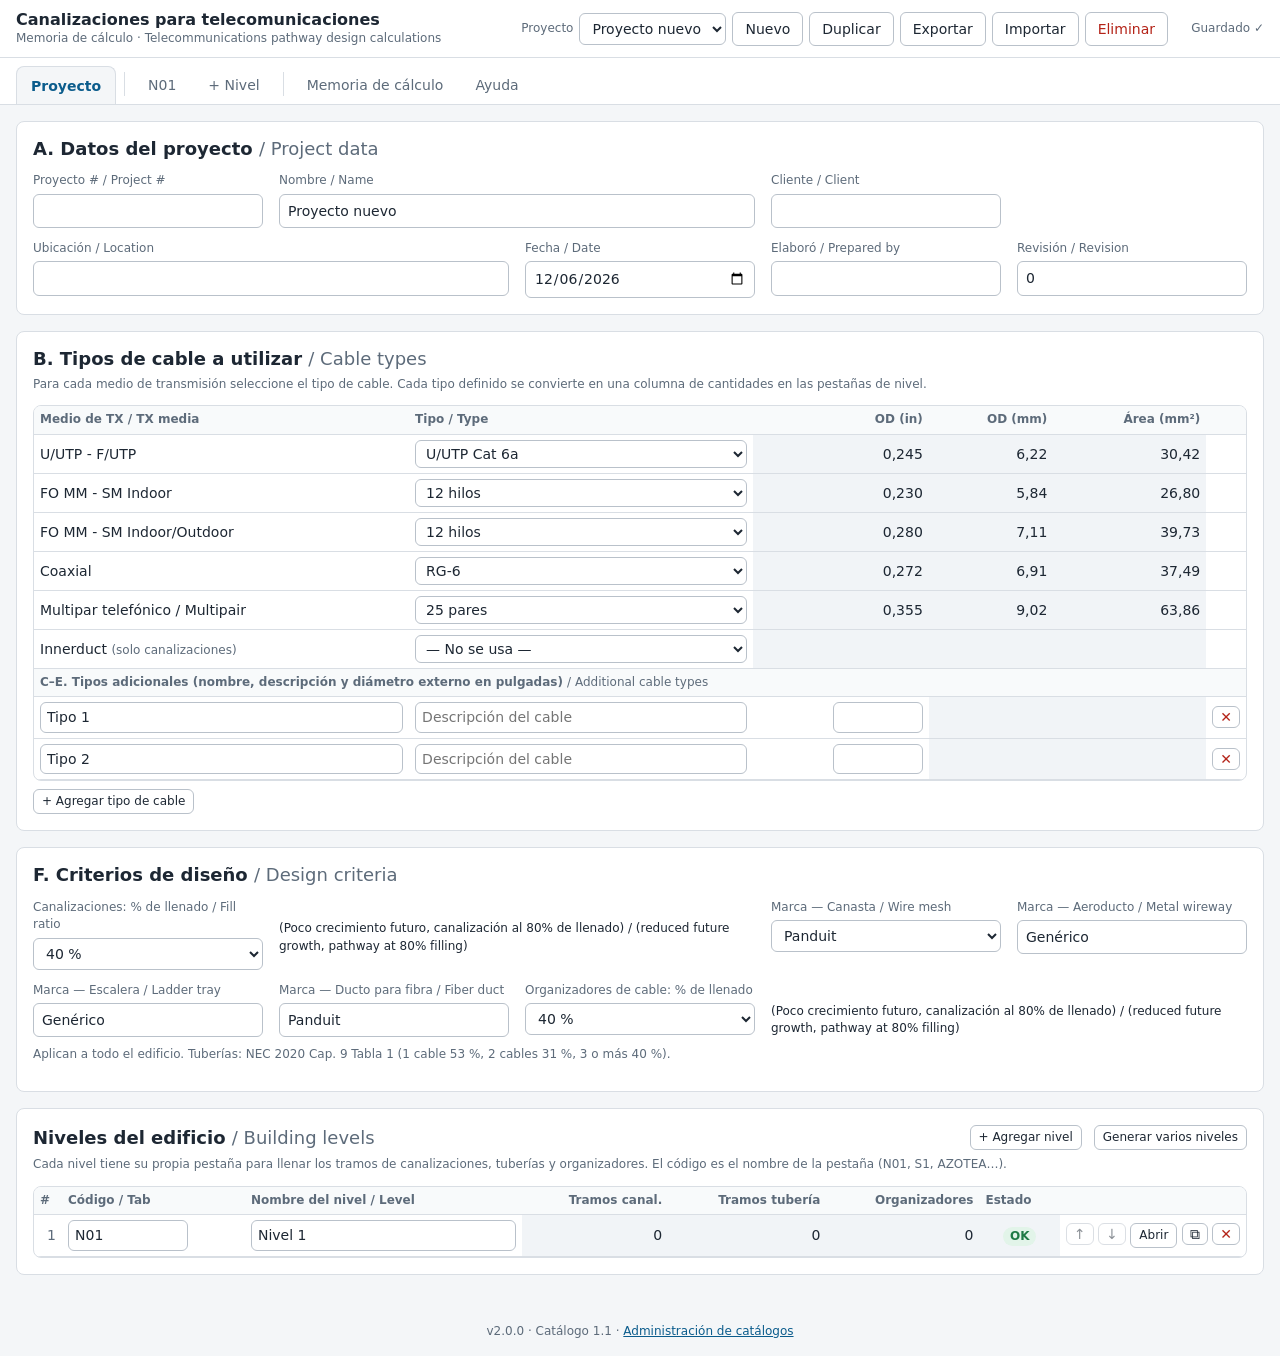
==== index.html @ 2bce7692 "Herramienta HTML de cálculo de canalizaciones para telecomunicaciones Basada en "Calculo canalizacio" ====
<!doctype html>
<html lang="es">
<head>
  <meta charset="utf-8">
  <meta name="viewport" content="width=device-width, initial-scale=1">
  <title>Canalizaciones Telecom</title>
  <meta name="description" content="Memoria de cálculo de canalizaciones para telecomunicaciones (canastas, escalerillas, aeroductos, ductos de fibra, tuberías y organizadores).">
  <link rel="stylesheet" href="css/styles.css">
</head>
<body>
  <header class="topbar" id="topbar">
    <div class="brand">
      <h1>Canalizaciones para telecomunicaciones</h1>
      <span>Memoria de cálculo · Telecommunications pathway design calculations</span>
    </div>
    <div class="spacer"></div>
    <div class="toolbar">
      <label class="field" style="flex-direction:row;align-items:center;gap:6px">
        <span>Proyecto</span>
        <select id="projectSelect" aria-label="Proyecto abierto"></select>
      </label>
      <button class="btn" id="btnNew" type="button">Nuevo</button>
      <button class="btn" id="btnDup" type="button">Duplicar</button>
      <button class="btn" id="btnExport" type="button" title="Descargar el proyecto como archivo .json">Exportar</button>
      <button class="btn" id="btnImport" type="button" title="Abrir un proyecto .json">Importar</button>
      <button class="btn danger" id="btnDelete" type="button">Eliminar</button>
      <input type="file" id="importFile" accept=".json,application/json" hidden>
    </div>
    <div class="save-state" id="saveState"></div>
  </header>

  <nav class="tabs" id="tabs" aria-label="Módulos"></nav>

  <main id="view"></main>

  <footer>
    <span id="footerInfo"></span> ·
    <a href="admin.html">Administración de catálogos</a>
  </footer>

  <script src="js/config.js"></script>
  <script src="js/catalog-default.js"></script>
  <script src="js/storage.js"></script>
  <script src="js/calc.js"></script>
  <script src="js/ui.js"></script>
  <script src="js/app.js"></script>
</body>
</html>
---- css/styles.css ----
:root {
  --bg: #f4f6f8;
  --surface: #ffffff;
  --surface-2: #f8fafb;
  --border: #d9dee4;
  --border-strong: #b9c1ca;
  --text: #1d2733;
  --muted: #5d6b7a;
  --primary: #0b5c8c;
  --primary-ink: #ffffff;
  --primary-soft: #e3f0f8;
  --ok: #1f7a46;
  --ok-soft: #e2f4e9;
  --warn: #9a5b00;
  --warn-soft: #fff2d6;
  --err: #b42318;
  --err-soft: #fde7e5;
  --input-bg: #ffffff;
  --calc-bg: #f1f4f7;
  --radius: 8px;
  --font: "Segoe UI", system-ui, -apple-system, Roboto, Arial, sans-serif;
}
@media (prefers-color-scheme: dark) {
  :root:not([data-theme="light"]) {
    --bg: #12171d; --surface: #1a2129; --surface-2: #202832; --border: #313b47; --border-strong: #46525f;
    --text: #e4e9ee; --muted: #9aa7b4; --primary: #4aa3d8; --primary-ink: #0d1318; --primary-soft: #183447;
    --ok: #5cc98a; --ok-soft: #173426; --warn: #f0b44c; --warn-soft: #3a2d12; --err: #f2766b; --err-soft: #3d1b18;
    --input-bg: #11161c; --calc-bg: #222b35;
  }
}
:root[data-theme="dark"] {
  --bg: #12171d; --surface: #1a2129; --surface-2: #202832; --border: #313b47; --border-strong: #46525f;
  --text: #e4e9ee; --muted: #9aa7b4; --primary: #4aa3d8; --primary-ink: #0d1318; --primary-soft: #183447;
  --ok: #5cc98a; --ok-soft: #173426; --warn: #f0b44c; --warn-soft: #3a2d12; --err: #f2766b; --err-soft: #3d1b18;
  --input-bg: #11161c; --calc-bg: #222b35;
}

* { box-sizing: border-box; }
html, body { margin: 0; }
body { background: var(--bg); color: var(--text); font: 14px/1.45 var(--font); }
h1, h2, h3, h4 { margin: 0; line-height: 1.25; }
h2 { font-size: 18px; }
h3 { font-size: 15px; }
a { color: var(--primary); }
.muted { color: var(--muted); }
.small { font-size: 12px; }
.en { color: var(--muted); font-weight: 400; }
.hidden { display: none !important; }

/* ---------- Encabezado ---------- */
.topbar {
  position: sticky; top: 0; z-index: 20; background: var(--surface); border-bottom: 1px solid var(--border);
  display: flex; flex-wrap: wrap; align-items: center; gap: 10px 16px; padding: 10px 16px;
}
.brand { display: flex; flex-direction: column; min-width: 0; }
.brand h1 { font-size: 16px; }
.brand span { font-size: 12px; color: var(--muted); }
.topbar .spacer { flex: 1; }
.toolbar { display: flex; flex-wrap: wrap; gap: 6px; align-items: center; }
.save-state { font-size: 12px; color: var(--muted); min-width: 80px; text-align: right; }

/* ---------- Pestañas ---------- */
.tabs {
  display: flex; gap: 2px; overflow-x: auto; padding: 8px 16px 0; background: var(--surface);
  border-bottom: 1px solid var(--border); position: sticky; top: var(--topbar-h, 56px); z-index: 15;
  scrollbar-width: thin;
}
.tab {
  border: 1px solid transparent; border-bottom: none; background: none; color: var(--muted);
  padding: 8px 14px; border-radius: 8px 8px 0 0; cursor: pointer; font: inherit; white-space: nowrap;
  display: inline-flex; align-items: center; gap: 6px;
}
.tab:hover { color: var(--text); background: var(--surface-2); }
.tab.active { color: var(--primary); background: var(--bg); border-color: var(--border); font-weight: 600; margin-bottom: -1px; }
.tab.level { font-variant-numeric: tabular-nums; }
.tab .dot { width: 7px; height: 7px; border-radius: 50%; background: var(--err); }
.tab .dot.warn { background: var(--warn); }
.tab-sep { width: 1px; background: var(--border); margin: 6px 6px 8px; flex: none; }

main { padding: 16px; max-width: 1600px; margin: 0 auto; }

/* ---------- Tarjetas y formularios ---------- */
.card { background: var(--surface); border: 1px solid var(--border); border-radius: var(--radius); padding: 16px; margin-bottom: 16px; }
.card-head { display: flex; flex-wrap: wrap; align-items: center; gap: 8px 12px; margin-bottom: 12px; }
.card-head h2, .card-head h3 { margin-right: auto; }
.grid { display: grid; gap: 12px 16px; grid-template-columns: repeat(auto-fill, minmax(220px, 1fr)); }
.field { display: flex; flex-direction: column; gap: 4px; }
.field > span { font-size: 12px; color: var(--muted); }
input, select, textarea {
  font: inherit; color: var(--text); background: var(--input-bg); border: 1px solid var(--border-strong);
  border-radius: 6px; padding: 6px 8px; min-width: 0;
}
input:focus, select:focus, textarea:focus { outline: 2px solid var(--primary); outline-offset: -1px; border-color: var(--primary); }
input[type="number"] { font-variant-numeric: tabular-nums; }
input[type="checkbox"] { width: 16px; height: 16px; }
.btn {
  font: inherit; border: 1px solid var(--border-strong); background: var(--surface); color: var(--text);
  border-radius: 6px; padding: 6px 12px; cursor: pointer; white-space: nowrap;
}
.btn:hover { background: var(--surface-2); }
.btn.primary { background: var(--primary); color: var(--primary-ink); border-color: var(--primary); }
.btn.primary:hover { filter: brightness(1.08); }
.btn.danger { color: var(--err); }
.btn.sm { padding: 3px 8px; font-size: 12px; }
.btn.icon { padding: 3px 7px; line-height: 1; }
.btn:disabled { opacity: .5; cursor: not-allowed; }

/* ---------- Tablas ---------- */
.table-wrap { overflow-x: auto; border: 1px solid var(--border); border-radius: var(--radius); }
table { border-collapse: collapse; width: 100%; }
th, td { border-bottom: 1px solid var(--border); padding: 5px 6px; text-align: left; vertical-align: middle; }
thead th { background: var(--surface-2); font-size: 12px; font-weight: 600; color: var(--muted); position: sticky; top: 0; }
th.cable-col { min-width: 74px; text-align: center; }
th.cable-col small { display: block; font-weight: 400; }
tbody tr:hover { background: var(--surface-2); }
td.num, th.num { text-align: right; font-variant-numeric: tabular-nums; }
td.calc { background: var(--calc-bg); }
td.center { text-align: center; }
td input, td select { width: 100%; padding: 4px 6px; }
td select { min-width: 140px; }
td input[type="text"], td input:not([type]) { min-width: 120px; }
td input.qty { width: 64px; text-align: right; }
td input.len { width: 72px; text-align: right; }
td input.sec { min-width: 120px; }
td select.type { min-width: 150px; }
td select.selpw { min-width: 190px; }
td.rownum { color: var(--muted); width: 28px; text-align: right; }
td.actions { white-space: nowrap; width: 1%; }
tfoot td { font-weight: 600; background: var(--surface-2); }
.pn { font-family: Consolas, "Courier New", monospace; font-size: 12px; }

.badge { display: inline-block; padding: 1px 7px; border-radius: 10px; font-size: 12px; font-weight: 600; white-space: nowrap; }
.badge.ok { background: var(--ok-soft); color: var(--ok); }
.badge.warn { background: var(--warn-soft); color: var(--warn); }
.badge.err { background: var(--err-soft); color: var(--err); }
.msgs { font-size: 12px; min-width: 180px; }
.msgs div { white-space: normal; }
.msgs .e { color: var(--err); }
.msgs .w { color: var(--warn); }
.msgs .i { color: var(--ok); }

.stats { display: flex; flex-wrap: wrap; gap: 8px; }
.stat { background: var(--surface-2); border: 1px solid var(--border); border-radius: var(--radius); padding: 6px 12px; min-width: 110px; }
.stat b { display: block; font-size: 18px; font-variant-numeric: tabular-nums; }
.stat span { font-size: 12px; color: var(--muted); }
.stat.err b { color: var(--err); }
.stat.warn b { color: var(--warn); }

.note { font-size: 12px; color: var(--muted); margin-top: 8px; }
.note p { margin: 4px 0; }
.callout { border-left: 3px solid var(--primary); background: var(--primary-soft); padding: 8px 12px; border-radius: 4px; font-size: 13px; }
.callout.warn { border-color: var(--warn); background: var(--warn-soft); }
.row-inline { display: flex; flex-wrap: wrap; gap: 8px; align-items: end; }

/* ---------- Memoria de cálculo ---------- */
.report h2 { margin: 18px 0 8px; font-size: 16px; color: var(--primary); }
.report h2:first-child { margin-top: 0; }
.report table { font-size: 13px; }
.report .title { text-align: center; margin-bottom: 12px; }
.report .title h1 { font-size: 18px; }
.kv { display: grid; grid-template-columns: max-content 1fr; gap: 4px 16px; }
.kv dt { color: var(--muted); }
.kv dd { margin: 0; }

/* ---------- Modal ---------- */
.modal-back { position: fixed; inset: 0; background: rgba(0,0,0,.4); display: flex; align-items: center; justify-content: center; z-index: 50; padding: 16px; }
.modal { background: var(--surface); border-radius: var(--radius); padding: 18px; width: 100%; max-width: 460px; box-shadow: 0 10px 40px rgba(0,0,0,.25); }
.modal h3 { margin-bottom: 12px; }
.modal .actions { display: flex; justify-content: flex-end; gap: 8px; margin-top: 16px; }

.toast { position: fixed; bottom: 16px; left: 50%; transform: translateX(-50%); background: var(--text); color: var(--bg); padding: 8px 16px; border-radius: 6px; z-index: 60; font-size: 13px; }

footer { text-align: center; color: var(--muted); font-size: 12px; padding: 16px; }

@media (max-width: 900px) {
  .topbar { position: static; }
  .tabs { top: 0; }
}
@media (max-width: 700px) {
  main { padding: 10px; }
  .topbar { padding: 8px 10px; }
  .tabs { padding: 6px 10px 0; }
  .save-state { text-align: left; }
}

@media print {
  :root { --bg: #fff; --surface: #fff; --surface-2: #f3f3f3; --calc-bg: #fff; --text: #000; }
  .topbar, .tabs, footer, .no-print, .btn { display: none !important; }
  main { padding: 0; max-width: none; }
  .card { border: none; padding: 0; margin-bottom: 10px; }
  .table-wrap { overflow: visible; border: none; }
  table { font-size: 10px; }
  th, td { border: 1px solid #999; padding: 2px 4px; }
  thead th { position: static; }
  input, select { border: none; padding: 0; background: none; appearance: none; -webkit-appearance: none; }
  .report h2 { break-after: avoid; }
  tr { break-inside: avoid; }
  @page { size: landscape; margin: 12mm; }
}
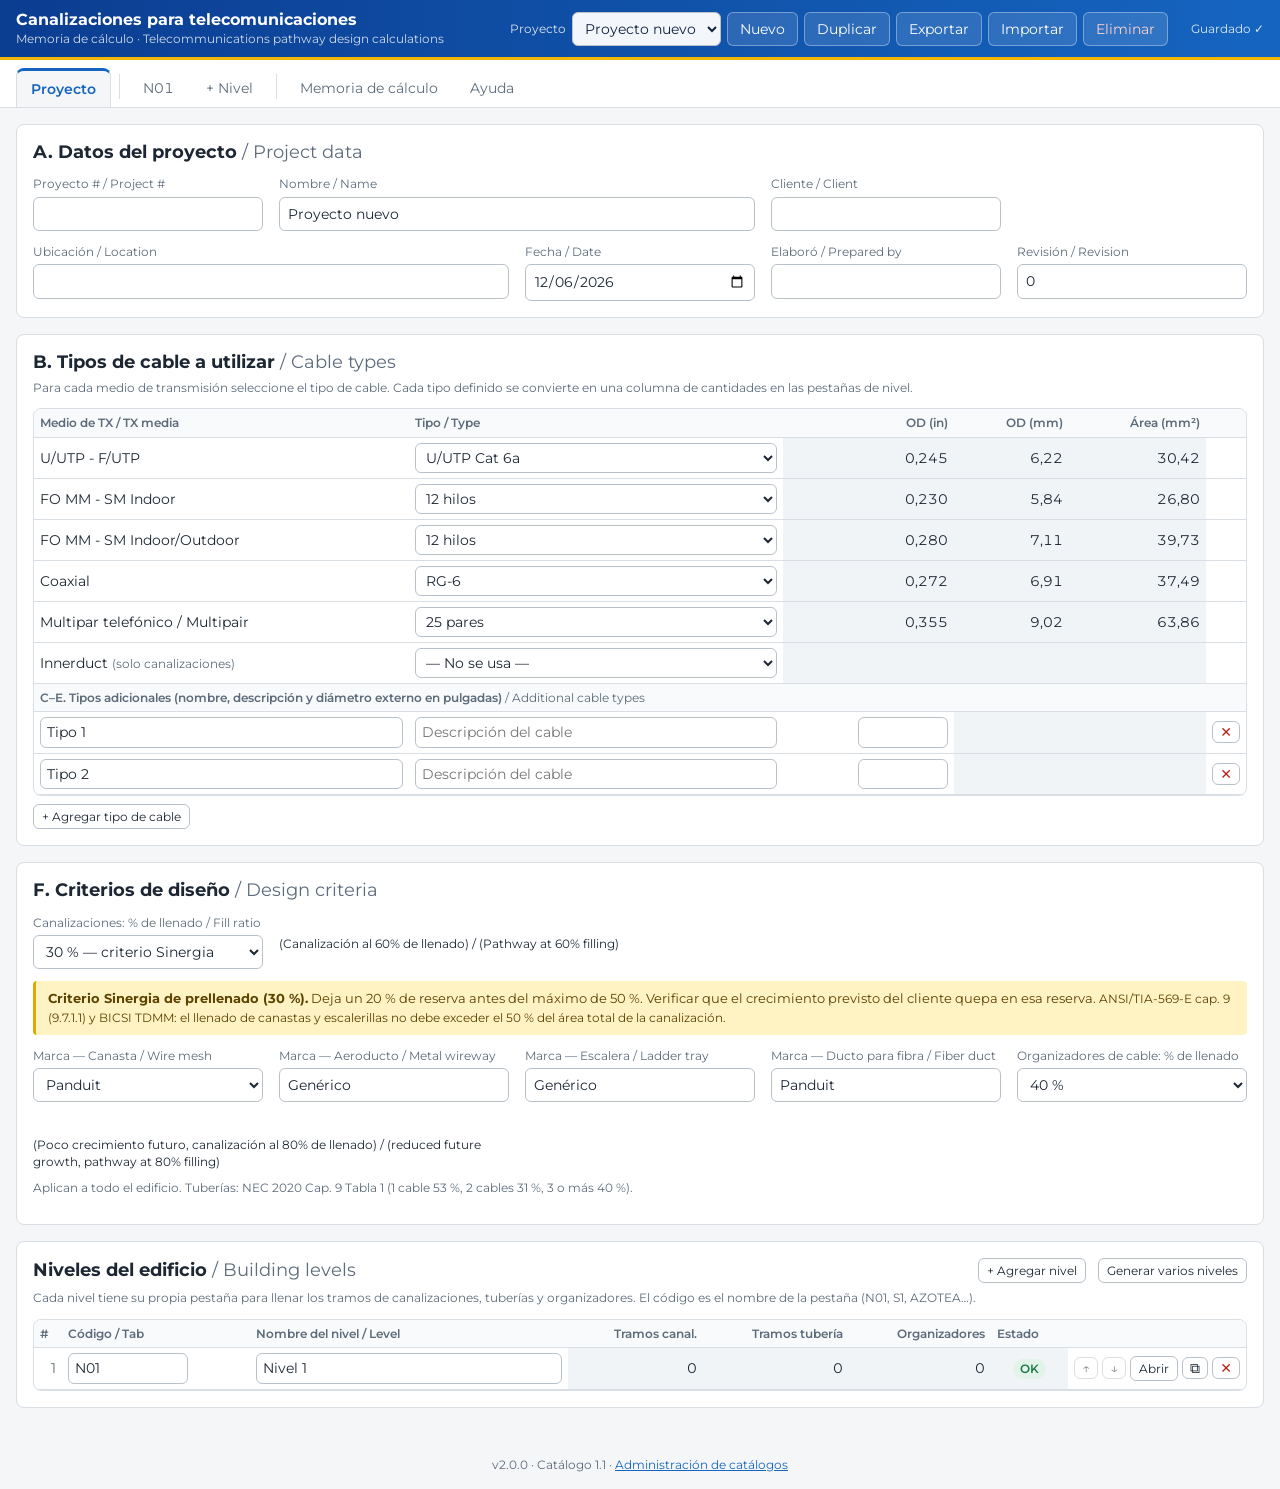
==== commit d45b419c: "Secciones N01-A/B/C, llenado según TIA-569-E y tema azul Sinergia - Secciones de cada nivel nombrada" ====
--- a/index.html
+++ b/index.html
@@ -5,6 +5,9 @@
   <meta name="viewport" content="width=device-width, initial-scale=1">
   <title>Canalizaciones Telecom</title>
   <meta name="description" content="Memoria de cálculo de canalizaciones para telecomunicaciones (canastas, escalerillas, aeroductos, ductos de fibra, tuberías y organizadores).">
+  <link rel="preconnect" href="https://fonts.googleapis.com">
+  <link rel="preconnect" href="https://fonts.gstatic.com" crossorigin>
+  <link href="https://fonts.googleapis.com/css2?family=Montserrat:wght@400;500;600;700&display=swap" rel="stylesheet">
   <link rel="stylesheet" href="css/styles.css">
 </head>
 <body>
--- a/css/styles.css
+++ b/css/styles.css
@@ -6,9 +6,13 @@
   --border-strong: #b9c1ca;
   --text: #1d2733;
   --muted: #5d6b7a;
-  --primary: #0b5c8c;
+  /* Herramientas eléctricas Sinergia: azul */
+  --brand: #0b3d91;
+  --brand-2: #1565c0;
+  --brand-ink: #ffffff;
+  --primary: #1565c0;
   --primary-ink: #ffffff;
-  --primary-soft: #e3f0f8;
+  --primary-soft: #e3eefb;
   --ok: #1f7a46;
   --ok-soft: #e2f4e9;
   --warn: #9a5b00;
@@ -18,19 +22,19 @@
   --input-bg: #ffffff;
   --calc-bg: #f1f4f7;
   --radius: 8px;
-  --font: "Segoe UI", system-ui, -apple-system, Roboto, Arial, sans-serif;
+  --font: "Montserrat", "Segoe UI", system-ui, -apple-system, Roboto, Arial, sans-serif;
 }
 @media (prefers-color-scheme: dark) {
   :root:not([data-theme="light"]) {
     --bg: #12171d; --surface: #1a2129; --surface-2: #202832; --border: #313b47; --border-strong: #46525f;
-    --text: #e4e9ee; --muted: #9aa7b4; --primary: #4aa3d8; --primary-ink: #0d1318; --primary-soft: #183447;
+    --text: #e4e9ee; --muted: #9aa7b4; --primary: #5aa2f0; --primary-ink: #0d1318; --primary-soft: #16304f; --brand: #0b2e66; --brand-2: #1a56b0;
     --ok: #5cc98a; --ok-soft: #173426; --warn: #f0b44c; --warn-soft: #3a2d12; --err: #f2766b; --err-soft: #3d1b18;
     --input-bg: #11161c; --calc-bg: #222b35;
   }
 }
 :root[data-theme="dark"] {
   --bg: #12171d; --surface: #1a2129; --surface-2: #202832; --border: #313b47; --border-strong: #46525f;
-  --text: #e4e9ee; --muted: #9aa7b4; --primary: #4aa3d8; --primary-ink: #0d1318; --primary-soft: #183447;
+  --text: #e4e9ee; --muted: #9aa7b4; --primary: #5aa2f0; --primary-ink: #0d1318; --primary-soft: #16304f; --brand: #0b2e66; --brand-2: #1a56b0;
   --ok: #5cc98a; --ok-soft: #173426; --warn: #f0b44c; --warn-soft: #3a2d12; --err: #f2766b; --err-soft: #3d1b18;
   --input-bg: #11161c; --calc-bg: #222b35;
 }
@@ -49,15 +53,22 @@
 
 /* ---------- Encabezado ---------- */
 .topbar {
-  position: sticky; top: 0; z-index: 20; background: var(--surface); border-bottom: 1px solid var(--border);
+  position: sticky; top: 0; z-index: 20; background: linear-gradient(90deg, var(--brand), var(--brand-2)); color: var(--brand-ink);
+  border-bottom: 3px solid #f2b705;
   display: flex; flex-wrap: wrap; align-items: center; gap: 10px 16px; padding: 10px 16px;
 }
 .brand { display: flex; flex-direction: column; min-width: 0; }
 .brand h1 { font-size: 16px; }
-.brand span { font-size: 12px; color: var(--muted); }
+.brand span { font-size: 12px; color: rgba(255,255,255,.8); }
+.topbar .btn { background: rgba(255,255,255,.12); border-color: rgba(255,255,255,.35); color: #fff; }
+.topbar .btn:hover { background: rgba(255,255,255,.22); }
+.topbar .btn.danger { color: #ffd2cc; }
+.topbar select { background: rgba(255,255,255,.95); color: #12233f; }
+.topbar .field > span { color: rgba(255,255,255,.85); }
+.topbar a.btn { text-decoration: none; }
 .topbar .spacer { flex: 1; }
 .toolbar { display: flex; flex-wrap: wrap; gap: 6px; align-items: center; }
-.save-state { font-size: 12px; color: var(--muted); min-width: 80px; text-align: right; }
+.save-state { font-size: 12px; color: rgba(255,255,255,.85); min-width: 80px; text-align: right; }
 
 /* ---------- Pestañas ---------- */
 .tabs {
@@ -71,7 +82,7 @@
   display: inline-flex; align-items: center; gap: 6px;
 }
 .tab:hover { color: var(--text); background: var(--surface-2); }
-.tab.active { color: var(--primary); background: var(--bg); border-color: var(--border); font-weight: 600; margin-bottom: -1px; }
+.tab.active { color: var(--primary); background: var(--bg); border-color: var(--border); border-top: 3px solid var(--primary); font-weight: 600; margin-bottom: -1px; }
 .tab.level { font-variant-numeric: tabular-nums; }
 .tab .dot { width: 7px; height: 7px; border-radius: 50%; background: var(--err); }
 .tab .dot.warn { background: var(--warn); }
@@ -149,18 +160,55 @@
 .note { font-size: 12px; color: var(--muted); margin-top: 8px; }
 .note p { margin: 4px 0; }
 .callout { border-left: 3px solid var(--primary); background: var(--primary-soft); padding: 8px 12px; border-radius: 4px; font-size: 13px; }
-.callout.warn { border-color: var(--warn); background: var(--warn-soft); }
+.callout.warn { border-color: #e0a800; background: #fff3c4; color: #5c4300; }
+.callout.err { border-color: var(--err); background: var(--err-soft); }
+.sec-code { display: inline-block; background: var(--primary); color: var(--primary-ink); border-radius: 4px; padding: 1px 8px; margin-right: 6px; font-variant-numeric: tabular-nums; }
 .row-inline { display: flex; flex-wrap: wrap; gap: 8px; align-items: end; }
 
-/* ---------- Memoria de cálculo ---------- */
-.report h2 { margin: 18px 0 8px; font-size: 16px; color: var(--primary); }
-.report h2:first-child { margin-top: 0; }
-.report table { font-size: 13px; }
-.report .title { text-align: center; margin-bottom: 12px; }
-.report .title h1 { font-size: 18px; }
+/* ---------- Memoria de cálculo: formato de entregable Sinergia ----------
+   Hoja carta, márgenes 3,0 cm (lados) y 2,5 cm (arriba/abajo), Montserrat 11 pt,
+   interlínea 1,08, justificado. Cuerpo monocromo; color solo para criticidad. */
+.doc {
+  --doc-ink: #000; --doc-gray: #808080; --doc-green: #385623; --doc-err: #b42318; --doc-warn: #9a5b00;
+  background: #fff; color: var(--doc-ink);
+  width: 100%; max-width: 21.59cm; margin: 0 auto 16px; padding: 2.5cm 3cm;
+  font: 11pt/1.08 "Montserrat", Arial, sans-serif; text-align: justify;
+  box-shadow: 0 2px 12px rgba(0,0,0,.18); border-radius: 2px;
+}
+.doc-head { display: flex; justify-content: space-between; align-items: center; margin: -1.25cm -1.65cm 1cm; }
+.doc-logo { font-weight: 700; font-size: 22pt; color: var(--doc-green); letter-spacing: -.5px; line-height: 1; }
+.doc-logo small { display: block; font-size: 8pt; font-weight: 500; letter-spacing: 0; color: var(--doc-gray); }
+.doc-addr { font-size: 8pt; text-align: right; line-height: 1.3; }
+.doc-title { font-size: 14pt; font-weight: 700; text-align: left; margin: 0 0 4px; }
+.doc-sub { margin: 0 0 18px; color: var(--doc-gray); text-align: left; }
+.doc h2 { font-size: 11pt; font-weight: 700; color: var(--doc-ink); margin: 18px 0 8px; text-align: left; }
+.doc .kv { font-size: 11pt; margin-bottom: 8pt; }
+.doc .kv dt { color: var(--doc-gray); }
+.doc-table { margin: 6pt 0 14pt; }
+.doc-table figcaption { text-align: center; font-size: 10pt; margin-bottom: 4pt; }
+.doc-table figcaption span { font-weight: 600; }
+.doc .table-wrap { border: none; border-radius: 0; }
+.doc table { font-size: 8pt; border-top: 1.5pt solid #000; border-bottom: 1.5pt solid #000; text-align: left; }
+.doc thead th {
+  background: none; color: #000; font-weight: 600; font-size: 8pt; text-transform: none; position: static;
+  border-bottom: 1pt solid #000; vertical-align: bottom;
+}
+.doc th, .doc td { border-left: none; border-right: none; border-top: none; border-bottom: .5pt solid #bfbfbf; padding: 3pt 4pt; }
+.doc tbody tr:hover { background: none; }
+.doc tr.total td { font-weight: 700; border-top: 1pt solid #000; }
+.doc td.num, .doc th.num { text-align: right; }
+.doc td.obs { min-width: 6cm; }
+.doc .pn { font-size: 8pt; }
+.doc .note { color: var(--doc-gray); font-size: 8pt; text-align: left; border: none; padding: 0; box-shadow: none; }
+.crit-err { color: var(--doc-err, var(--err)); font-weight: 600; }
+.crit-warn { color: var(--doc-warn, var(--warn)); font-weight: 600; }
 .kv { display: grid; grid-template-columns: max-content 1fr; gap: 4px 16px; }
 .kv dt { color: var(--muted); }
 .kv dd { margin: 0; }
+@media (max-width: 900px) {
+  .doc { padding: 24px 16px; }
+  .doc-head { margin: 0 0 16px; }
+}
 
 /* ---------- Modal ---------- */
 .modal-back { position: fixed; inset: 0; background: rgba(0,0,0,.4); display: flex; align-items: center; justify-content: center; z-index: 50; padding: 16px; }
@@ -185,15 +233,33 @@
 
 @media print {
   :root { --bg: #fff; --surface: #fff; --surface-2: #f3f3f3; --calc-bg: #fff; --text: #000; }
+  body { background: #fff; }
   .topbar, .tabs, footer, .no-print, .btn { display: none !important; }
   main { padding: 0; max-width: none; }
   .card { border: none; padding: 0; margin-bottom: 10px; }
   .table-wrap { overflow: visible; border: none; }
-  table { font-size: 10px; }
+  table { font-size: 8pt; }
   th, td { border: 1px solid #999; padding: 2px 4px; }
   thead th { position: static; }
   input, select { border: none; padding: 0; background: none; appearance: none; -webkit-appearance: none; }
-  .report h2 { break-after: avoid; }
   tr { break-inside: avoid; }
-  @page { size: landscape; margin: 12mm; }
-}
+  /* Pestañas de nivel: carta apaisada */
+  @page { size: letter landscape; margin: 12mm; }
+
+  /* Memoria: hoja carta vertical con membrete en las cajas de margen (formato Sinergia) */
+  .doc { page: memoria; box-shadow: none; max-width: none; padding: 0; margin: 0; }
+  .doc-head { display: none; }
+  .doc th, .doc td { border-left: none; border-right: none; border-top: none; }
+  .doc h2, .doc-table figcaption { break-after: avoid; }
+  .doc-table { break-inside: avoid; }
+  .doc h2 + .doc-table, .doc h2 + .kv { break-before: avoid; }
+}
+@page memoria {
+  size: letter portrait;
+  margin: 2.5cm 3cm;
+  @top-left { content: "sinergia"; font: 700 16pt "Montserrat", Arial, sans-serif; color: #385623; vertical-align: bottom; padding-bottom: 8mm; }
+  @top-right { content: "Sinergia Consultoría Mecánica y Eléctrica S.A \A Oficentro Plaza Roble, Edificio Pórtico, Escazú"; white-space: pre; font: 8pt "Montserrat", Arial, sans-serif; text-align: right; vertical-align: bottom; padding-bottom: 8mm; }
+  @bottom-left { content: "Memoria canalizaciones telecom"; font: 8pt "Montserrat", Arial, sans-serif; color: #808080; width: 31%; white-space: nowrap; }
+  @bottom-center { content: "www.sinergia.co.cr \A info@sinergia.co.cr"; white-space: pre; font: 8pt "Montserrat", Arial, sans-serif; color: #385623; width: 38%; }
+  @bottom-right { content: "Página " counter(page); font: 8pt "Montserrat", Arial, sans-serif; color: #808080; width: 31%; text-align: right; }
+}
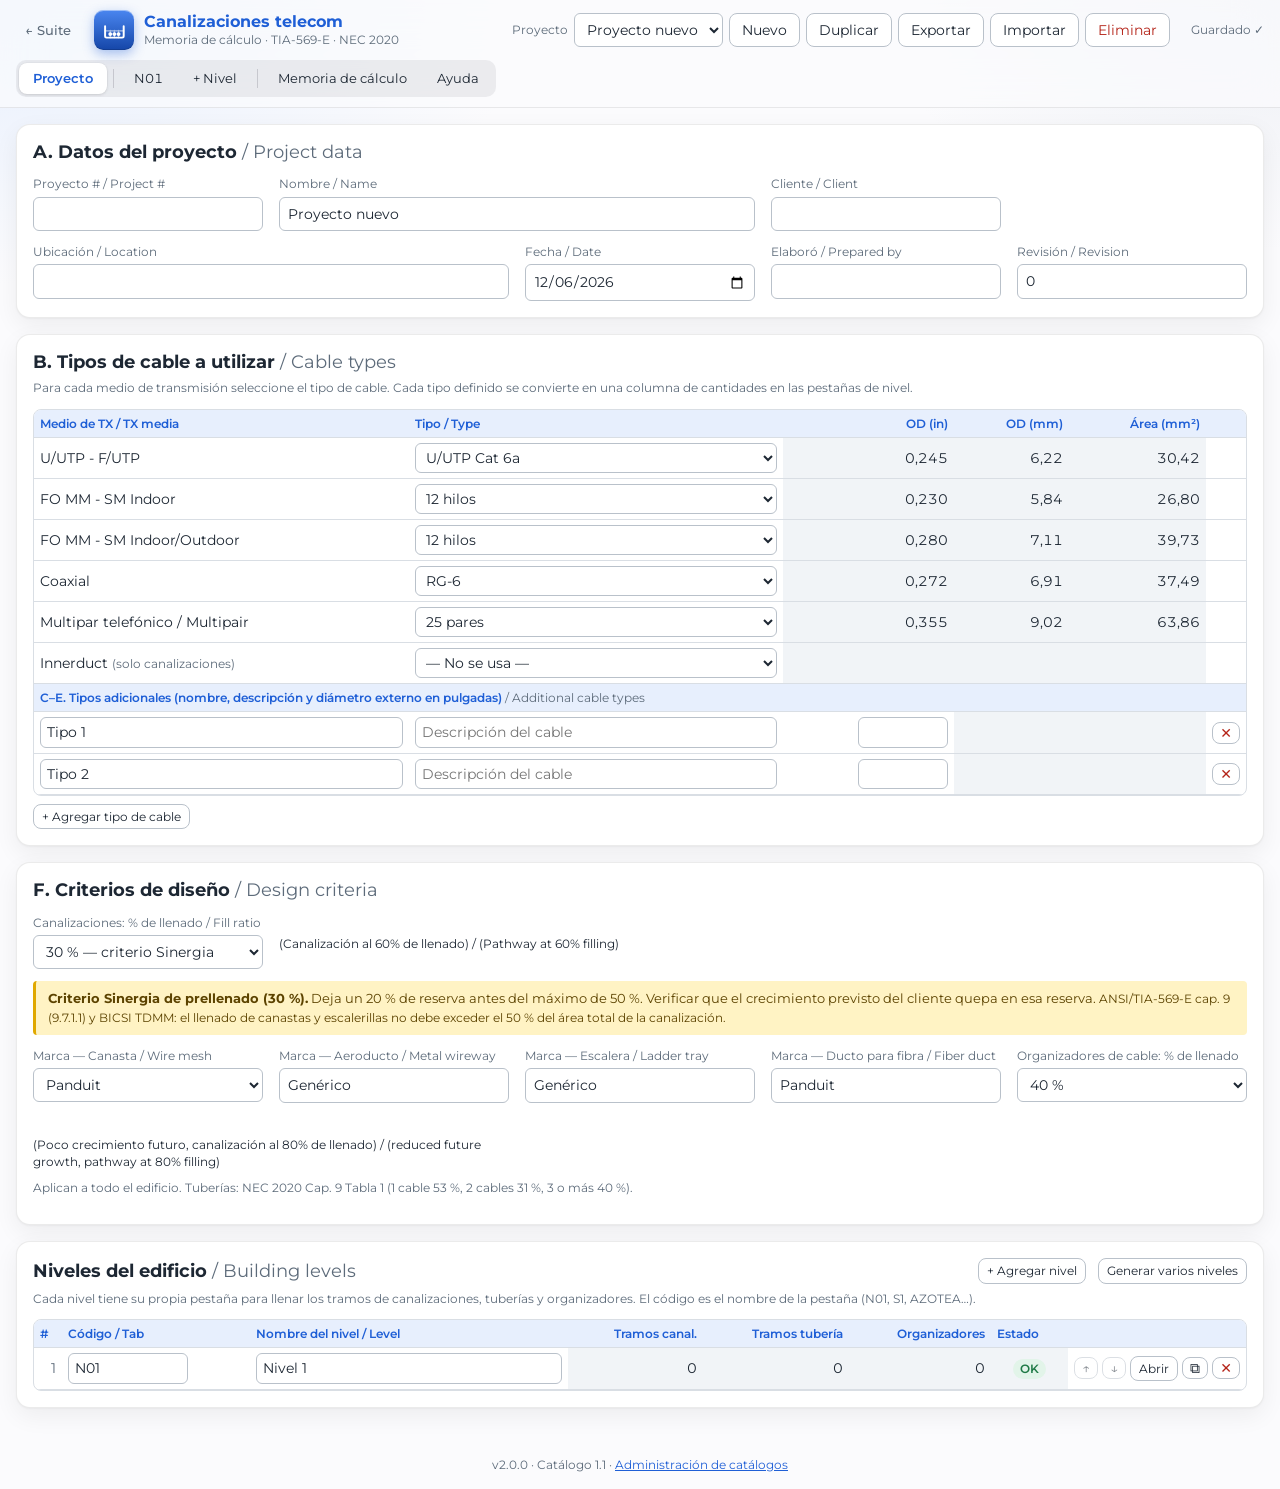
==== commit f47511c5: "Sistema visual Sinergia Suite: barra de vidrio, tesela, secciones y color por app Co-Authored-By: Cl" ====
--- a/index.html
+++ b/index.html
@@ -8,35 +8,55 @@
   <link rel="preconnect" href="https://fonts.googleapis.com">
   <link rel="preconnect" href="https://fonts.gstatic.com" crossorigin>
   <link href="https://fonts.googleapis.com/css2?family=Montserrat:wght@400;500;600;700&display=swap" rel="stylesheet">
+  <!-- Capas del Suite, en orden: 1 sistema · 2 quién soy · 3 de qué estoy hecho · 4 cómo me organizo -->
   <link rel="stylesheet" href="css/styles.css">
+  <link rel="stylesheet" href="css/suite-color.css">
+  <link rel="stylesheet" href="css/suite-mac.css">
+  <link rel="stylesheet" href="css/suite-app.css">
 </head>
-<body>
-  <header class="topbar" id="topbar">
-    <div class="brand">
-      <h1>Canalizaciones para telecomunicaciones</h1>
-      <span>Memoria de cálculo · Telecommunications pathway design calculations</span>
+<body data-app="canalizaciones">
+  <header class="barra vidrio" id="topbar">
+    <div class="barra-in">
+      <a class="volver-suite" id="volverSuite" href="#">← Suite</a>
+      <div class="app-id">
+        <span class="tesela" aria-hidden="true">
+          <!-- glifo: canasta portacables con cables -->
+          <svg viewBox="0 0 24 24" fill="none" stroke="currentColor" stroke-width="1.9" stroke-linecap="round" stroke-linejoin="round">
+            <path d="M3 8v9.5A1.5 1.5 0 0 0 4.5 19h15a1.5 1.5 0 0 0 1.5-1.5V8"/>
+            <path d="M8 12v7M12 12v7M16 12v7M3 12.5h18" stroke-width="1.2" opacity=".6"/>
+            <circle cx="8" cy="15.6" r="1.9" fill="currentColor" stroke="none"/>
+            <circle cx="12" cy="15.6" r="1.9" fill="currentColor" stroke="none"/>
+            <circle cx="16" cy="15.6" r="1.9" fill="currentColor" stroke="none"/>
+          </svg>
+        </span>
+        <div>
+          <h1 class="app-nombre">Canalizaciones telecom</h1>
+          <div class="app-sub">Memoria de cálculo · TIA-569-E · NEC 2020</div>
+        </div>
+      </div>
+      <div class="spacer"></div>
+      <div class="toolbar">
+        <label class="field" style="flex-direction:row;align-items:center;gap:6px">
+          <span>Proyecto</span>
+          <select id="projectSelect" aria-label="Proyecto abierto"></select>
+        </label>
+        <button class="btn" id="btnNew" type="button">Nuevo</button>
+        <button class="btn" id="btnDup" type="button">Duplicar</button>
+        <button class="btn" id="btnExport" type="button" title="Descargar el proyecto como archivo .json">Exportar</button>
+        <button class="btn" id="btnImport" type="button" title="Abrir un proyecto .json">Importar</button>
+        <button class="btn danger" id="btnDelete" type="button">Eliminar</button>
+        <input type="file" id="importFile" accept=".json,application/json" hidden>
+      </div>
+      <div class="save-state" id="saveState"></div>
     </div>
-    <div class="spacer"></div>
-    <div class="toolbar">
-      <label class="field" style="flex-direction:row;align-items:center;gap:6px">
-        <span>Proyecto</span>
-        <select id="projectSelect" aria-label="Proyecto abierto"></select>
-      </label>
-      <button class="btn" id="btnNew" type="button">Nuevo</button>
-      <button class="btn" id="btnDup" type="button">Duplicar</button>
-      <button class="btn" id="btnExport" type="button" title="Descargar el proyecto como archivo .json">Exportar</button>
-      <button class="btn" id="btnImport" type="button" title="Abrir un proyecto .json">Importar</button>
-      <button class="btn danger" id="btnDelete" type="button">Eliminar</button>
-      <input type="file" id="importFile" accept=".json,application/json" hidden>
+    <div class="barra-in barra-secciones">
+      <nav class="secciones" id="tabs" aria-label="Secciones"></nav>
     </div>
-    <div class="save-state" id="saveState"></div>
   </header>
 
-  <nav class="tabs" id="tabs" aria-label="Módulos"></nav>
+  <main id="view" class="pagina"></main>
 
-  <main id="view"></main>
-
-  <footer>
+  <footer class="pie">
     <span id="footerInfo"></span> ·
     <a href="admin.html">Administración de catálogos</a>
   </footer>
--- a/css/styles.css
+++ b/css/styles.css
@@ -6,10 +6,6 @@
   --border-strong: #b9c1ca;
   --text: #1d2733;
   --muted: #5d6b7a;
-  /* Herramientas eléctricas Sinergia: azul */
-  --brand: #0b3d91;
-  --brand-2: #1565c0;
-  --brand-ink: #ffffff;
   --primary: #1565c0;
   --primary-ink: #ffffff;
   --primary-soft: #e3eefb;
@@ -27,14 +23,14 @@
 @media (prefers-color-scheme: dark) {
   :root:not([data-theme="light"]) {
     --bg: #12171d; --surface: #1a2129; --surface-2: #202832; --border: #313b47; --border-strong: #46525f;
-    --text: #e4e9ee; --muted: #9aa7b4; --primary: #5aa2f0; --primary-ink: #0d1318; --primary-soft: #16304f; --brand: #0b2e66; --brand-2: #1a56b0;
+    --text: #e4e9ee; --muted: #9aa7b4; --primary: #5aa2f0; --primary-ink: #0d1318; --primary-soft: #16304f;
     --ok: #5cc98a; --ok-soft: #173426; --warn: #f0b44c; --warn-soft: #3a2d12; --err: #f2766b; --err-soft: #3d1b18;
     --input-bg: #11161c; --calc-bg: #222b35;
   }
 }
 :root[data-theme="dark"] {
   --bg: #12171d; --surface: #1a2129; --surface-2: #202832; --border: #313b47; --border-strong: #46525f;
-  --text: #e4e9ee; --muted: #9aa7b4; --primary: #5aa2f0; --primary-ink: #0d1318; --primary-soft: #16304f; --brand: #0b2e66; --brand-2: #1a56b0;
+  --text: #e4e9ee; --muted: #9aa7b4; --primary: #5aa2f0; --primary-ink: #0d1318; --primary-soft: #16304f;
   --ok: #5cc98a; --ok-soft: #173426; --warn: #f0b44c; --warn-soft: #3a2d12; --err: #f2766b; --err-soft: #3d1b18;
   --input-bg: #11161c; --calc-bg: #222b35;
 }
@@ -51,44 +47,7 @@
 .en { color: var(--muted); font-weight: 400; }
 .hidden { display: none !important; }
 
-/* ---------- Encabezado ---------- */
-.topbar {
-  position: sticky; top: 0; z-index: 20; background: linear-gradient(90deg, var(--brand), var(--brand-2)); color: var(--brand-ink);
-  border-bottom: 3px solid #f2b705;
-  display: flex; flex-wrap: wrap; align-items: center; gap: 10px 16px; padding: 10px 16px;
-}
-.brand { display: flex; flex-direction: column; min-width: 0; }
-.brand h1 { font-size: 16px; }
-.brand span { font-size: 12px; color: rgba(255,255,255,.8); }
-.topbar .btn { background: rgba(255,255,255,.12); border-color: rgba(255,255,255,.35); color: #fff; }
-.topbar .btn:hover { background: rgba(255,255,255,.22); }
-.topbar .btn.danger { color: #ffd2cc; }
-.topbar select { background: rgba(255,255,255,.95); color: #12233f; }
-.topbar .field > span { color: rgba(255,255,255,.85); }
-.topbar a.btn { text-decoration: none; }
-.topbar .spacer { flex: 1; }
-.toolbar { display: flex; flex-wrap: wrap; gap: 6px; align-items: center; }
-.save-state { font-size: 12px; color: rgba(255,255,255,.85); min-width: 80px; text-align: right; }
-
-/* ---------- Pestañas ---------- */
-.tabs {
-  display: flex; gap: 2px; overflow-x: auto; padding: 8px 16px 0; background: var(--surface);
-  border-bottom: 1px solid var(--border); position: sticky; top: var(--topbar-h, 56px); z-index: 15;
-  scrollbar-width: thin;
-}
-.tab {
-  border: 1px solid transparent; border-bottom: none; background: none; color: var(--muted);
-  padding: 8px 14px; border-radius: 8px 8px 0 0; cursor: pointer; font: inherit; white-space: nowrap;
-  display: inline-flex; align-items: center; gap: 6px;
-}
-.tab:hover { color: var(--text); background: var(--surface-2); }
-.tab.active { color: var(--primary); background: var(--bg); border-color: var(--border); border-top: 3px solid var(--primary); font-weight: 600; margin-bottom: -1px; }
-.tab.level { font-variant-numeric: tabular-nums; }
-.tab .dot { width: 7px; height: 7px; border-radius: 50%; background: var(--err); }
-.tab .dot.warn { background: var(--warn); }
-.tab-sep { width: 1px; background: var(--border); margin: 6px 6px 8px; flex: none; }
-
-main { padding: 16px; max-width: 1600px; margin: 0 auto; }
+/* El armazón (barra, secciones, página, pie) vive en suite-app.css */
 
 /* ---------- Tarjetas y formularios ---------- */
 .card { background: var(--surface); border: 1px solid var(--border); border-radius: var(--radius); padding: 16px; margin-bottom: 16px; }
@@ -120,7 +79,7 @@
 .table-wrap { overflow-x: auto; border: 1px solid var(--border); border-radius: var(--radius); }
 table { border-collapse: collapse; width: 100%; }
 th, td { border-bottom: 1px solid var(--border); padding: 5px 6px; text-align: left; vertical-align: middle; }
-thead th { background: var(--surface-2); font-size: 12px; font-weight: 600; color: var(--muted); position: sticky; top: 0; }
+thead th { background: var(--primary-soft); font-size: 12px; font-weight: 600; color: var(--primary); position: sticky; top: 0; }
 th.cable-col { min-width: 74px; text-align: center; }
 th.cable-col small { display: block; font-weight: 400; }
 tbody tr:hover { background: var(--surface-2); }
@@ -205,37 +164,12 @@
 .kv { display: grid; grid-template-columns: max-content 1fr; gap: 4px 16px; }
 .kv dt { color: var(--muted); }
 .kv dd { margin: 0; }
-@media (max-width: 900px) {
-  .doc { padding: 24px 16px; }
-  .doc-head { margin: 0 0 16px; }
-}
-
-/* ---------- Modal ---------- */
-.modal-back { position: fixed; inset: 0; background: rgba(0,0,0,.4); display: flex; align-items: center; justify-content: center; z-index: 50; padding: 16px; }
-.modal { background: var(--surface); border-radius: var(--radius); padding: 18px; width: 100%; max-width: 460px; box-shadow: 0 10px 40px rgba(0,0,0,.25); }
-.modal h3 { margin-bottom: 12px; }
-.modal .actions { display: flex; justify-content: flex-end; gap: 8px; margin-top: 16px; }
-
-.toast { position: fixed; bottom: 16px; left: 50%; transform: translateX(-50%); background: var(--text); color: var(--bg); padding: 8px 16px; border-radius: 6px; z-index: 60; font-size: 13px; }
-
-footer { text-align: center; color: var(--muted); font-size: 12px; padding: 16px; }
-
-@media (max-width: 900px) {
-  .topbar { position: static; }
-  .tabs { top: 0; }
-}
-@media (max-width: 700px) {
-  main { padding: 10px; }
-  .topbar { padding: 8px 10px; }
-  .tabs { padding: 6px 10px 0; }
-  .save-state { text-align: left; }
-}
 
 @media print {
   :root { --bg: #fff; --surface: #fff; --surface-2: #f3f3f3; --calc-bg: #fff; --text: #000; }
   body { background: #fff; }
-  .topbar, .tabs, footer, .no-print, .btn { display: none !important; }
-  main { padding: 0; max-width: none; }
+  .barra, .pie, .no-print, .btn { display: none !important; }
+  .pagina { padding: 0; max-width: none; }
   .card { border: none; padding: 0; margin-bottom: 10px; }
   .table-wrap { overflow: visible; border: none; }
   table { font-size: 8pt; }
--- a/css/suite-color.css
+++ b/css/suite-color.css
@@ -0,0 +1,34 @@
+/* Capa 2 · suite-color.css — quién soy.
+   Registro de color por aplicación de Sinergia Suite: cada página declara <body data-app="…">
+   y la tesela, el título de la barra, el botón primario, el anillo de foco y las cabeceras
+   de tabla y de modal leen var(--app).
+   El color identifica; NO se usa para estados (error/advertencia/correcto conservan sus colores).
+   NOTA: este proyecto no tiene copia de references/paleta.md; el valor de "canalizaciones"
+   es el azul de herramientas eléctricas y debe conciliarse con el registro oficial. */
+
+[data-app] {
+  --app-tinta: #ffffff;
+  /* las piezas de contenido (botón primario, foco, enlaces) siguen al color de la app */
+  --primary: var(--app);
+  --primary-ink: var(--app-tinta);
+  --primary-soft: var(--app-suave);
+}
+
+/* Portal (neutro) */
+[data-app="suite"] {
+  --app: #3a3f4b; --app-claro: #5a6070; --app-oscuro: #262a33;
+  --app-suave: #eceef2; --app-sombra: rgba(38, 42, 51, .35);
+}
+
+/* Canalizaciones telecom — azul de herramientas eléctricas */
+[data-app="canalizaciones"] {
+  --app: #1f5fd6; --app-claro: #4a86f0; --app-oscuro: #1546a8;
+  --app-suave: #e7effd; --app-sombra: rgba(31, 95, 214, .38);
+}
+
+@media (prefers-color-scheme: dark) {
+  :root:not([data-theme="light"]) [data-app="canalizaciones"] {
+    --app: #5b95f5; --app-claro: #6fa3f8; --app-oscuro: #2c64cc; --app-suave: #182a4a; --app-tinta: #ffffff;
+    --primary-ink: #0b1220;
+  }
+}
--- a/css/suite-mac.css
+++ b/css/suite-mac.css
@@ -0,0 +1,83 @@
+/* Capa 3 · suite-mac.css — de qué estoy hecho.
+   Materialidad del Suite: tesela squircle con luz física, vidrio translúcido,
+   fondo con dos lavados de color y movimiento con inercia. */
+
+:root {
+  --inercia: cubic-bezier(.34, 1.4, .64, 1);
+  --suave: cubic-bezier(.25, .8, .25, 1);
+  --fondo-suite: #fbfbfd;
+  --vidrio: rgba(251, 251, 253, .72);
+  --vidrio-borde: rgba(0, 0, 0, .08);
+  --sombra-flota: 0 1px 2px rgba(0, 0, 0, .04), 0 8px 24px rgba(0, 0, 0, .06);
+  --radio-suite: 14px;
+}
+@media (prefers-color-scheme: dark) {
+  :root:not([data-theme="light"]) {
+    --fondo-suite: #16181d;
+    --vidrio: rgba(30, 32, 38, .72);
+    --vidrio-borde: rgba(255, 255, 255, .08);
+    --sombra-flota: 0 1px 2px rgba(0, 0, 0, .3), 0 8px 24px rgba(0, 0, 0, .35);
+  }
+}
+
+/* Fondo: no blanco puro; dos lavados tenues para que el desenfoque se perciba */
+body {
+  background-color: var(--fondo-suite);
+  background-image:
+    radial-gradient(60% 45% at 0% 0%, var(--app-suave, transparent), transparent 70%),
+    radial-gradient(45% 40% at 100% 0%, rgba(120, 140, 170, .10), transparent 70%);
+  background-attachment: fixed;
+}
+
+/* 1 · La tesela con hombro: figura sólida, glifo blanco encima */
+.tesela {
+  width: 40px; height: 40px; flex: none; display: grid; place-items: center;
+  border-radius: 23%; corner-shape: squircle;
+  color: var(--app-tinta, #fff);
+  background: linear-gradient(180deg, var(--app-claro), var(--app-oscuro));
+  /* 2 · Luz física: filo de luz superior y sombra teñida del propio color */
+  box-shadow: inset 0 1px 0 rgba(255, 255, 255, .45), inset 0 -1px 0 rgba(0, 0, 0, .15),
+    0 4px 12px var(--app-sombra);
+  transition: transform .45s var(--inercia);
+}
+.tesela:hover { transform: scale(1.07) translateY(-1px); }
+.tesela svg { width: 62%; height: 62%; }
+
+/* 3 · Material translúcido */
+.vidrio {
+  background: var(--vidrio);
+  -webkit-backdrop-filter: saturate(180%) blur(20px);
+  backdrop-filter: saturate(180%) blur(20px);
+  border-bottom: 1px solid var(--vidrio-borde);
+}
+
+/* Superficies de contenido: flotan sobre el fondo */
+.card { border-radius: var(--radio-suite); border-color: var(--vidrio-borde); box-shadow: var(--sombra-flota); }
+.modal-back { background: rgba(20, 24, 32, .28); -webkit-backdrop-filter: blur(6px); backdrop-filter: blur(6px); }
+.modal {
+  border-radius: 16px; background: var(--vidrio); border: 1px solid var(--vidrio-borde);
+  -webkit-backdrop-filter: saturate(180%) blur(24px); backdrop-filter: saturate(180%) blur(24px);
+  animation: aparecer .4s var(--inercia);
+}
+.modal h3 { color: var(--app); }
+.toast {
+  background: rgba(30, 32, 38, .82); color: #fff; border-radius: 12px;
+  -webkit-backdrop-filter: blur(16px); backdrop-filter: blur(16px);
+  animation: aparecer .4s var(--inercia);
+}
+
+/* 4 · Movimiento con inercia */
+.btn { border-radius: 8px; transition: transform .35s var(--inercia), background .2s var(--suave), box-shadow .2s var(--suave); }
+.btn:active { transform: scale(.96); }
+.btn.primary {
+  background: linear-gradient(180deg, var(--app-claro), var(--app));
+  border-color: var(--app-oscuro);
+  box-shadow: inset 0 1px 0 rgba(255, 255, 255, .3), 0 2px 6px var(--app-sombra);
+}
+@keyframes aparecer {
+  from { opacity: 0; transform: translateY(6px) scale(.98); }
+  to { opacity: 1; transform: none; }
+}
+@media (prefers-reduced-motion: reduce) {
+  *, *::before, *::after { animation: none !important; transition: none !important; }
+}
--- a/css/suite-app.css
+++ b/css/suite-app.css
@@ -0,0 +1,60 @@
+/* Capa 4 · suite-app.css — cómo me organizo (armazón de una aplicación del Suite).
+   Misma disposición en todas las apps: «← Suite» primero a la izquierda, tesela,
+   nombre de la app en su color, acciones a la derecha y las secciones debajo. */
+
+.barra { position: sticky; top: 0; z-index: 30; }
+.barra-in {
+  max-width: 1600px; margin: 0 auto; padding: 10px 16px;
+  display: flex; flex-wrap: wrap; align-items: center; gap: 10px 14px;
+}
+.barra-secciones { padding-top: 0; }
+.volver-suite {
+  color: var(--muted); text-decoration: none; font-weight: 500; font-size: 13px;
+  padding: 5px 9px; border-radius: 8px; white-space: nowrap;
+  transition: background .2s var(--suave), color .2s var(--suave);
+}
+.volver-suite:hover { background: rgba(120, 120, 128, .14); color: var(--text); }
+.app-id { display: flex; align-items: center; gap: 10px; min-width: 0; }
+.app-nombre { color: var(--app); font-weight: 700; font-size: 16px; line-height: 1.2; margin: 0; }
+.app-sub { color: var(--muted); font-size: 12px; }
+.barra .spacer { flex: 1; }
+.barra .toolbar { display: flex; flex-wrap: wrap; gap: 6px; align-items: center; }
+.barra .toolbar .field > span { color: var(--muted); }
+.barra a.btn { text-decoration: none; }
+.save-state { font-size: 12px; color: var(--muted); min-width: 80px; text-align: right; }
+
+/* Secciones: control segmentado sobre vidrio (reemplaza .nav-tabs de la banda petróleo) */
+.secciones {
+  display: flex; gap: 2px; padding: 3px; border-radius: 10px; overflow-x: auto; max-width: 100%;
+  background: rgba(120, 120, 128, .12); scrollbar-width: thin;
+}
+.seccion {
+  border: 0; background: transparent; color: var(--text); font: inherit; font-size: 13px;
+  padding: 6px 14px; border-radius: 8px; cursor: pointer; white-space: nowrap;
+  display: inline-flex; align-items: center; gap: 6px;
+  transition: background .25s var(--suave), color .25s var(--suave), transform .4s var(--inercia);
+}
+.seccion:hover { background: rgba(120, 120, 128, .12); }
+.seccion:active { transform: scale(.95); }
+.seccion.activa {
+  background: var(--surface); color: var(--app); font-weight: 600;
+  box-shadow: 0 1px 3px rgba(0, 0, 0, .12), 0 0 0 .5px rgba(0, 0, 0, .04);
+}
+.seccion.nivel { font-variant-numeric: tabular-nums; }
+.seccion-sep { width: 1px; background: rgba(120, 120, 128, .3); margin: 6px 4px; flex: none; }
+/* indicadores de estado: conservan rojo / ámbar, no el color de la app */
+.seccion .dot { width: 7px; height: 7px; border-radius: 50%; background: var(--err); }
+.seccion .dot.warn { background: var(--warn); }
+
+.pagina { padding: 16px; max-width: 1600px; margin: 0 auto; }
+.pie { text-align: center; color: var(--muted); font-size: 12px; padding: 16px; }
+
+@media (max-width: 700px) {
+  .barra-in { padding: 8px 10px; }
+  .pagina { padding: 10px; }
+  .save-state { text-align: left; }
+}
+@media print {
+  .barra, .pie { display: none !important; }
+  body { background: #fff; }
+}
